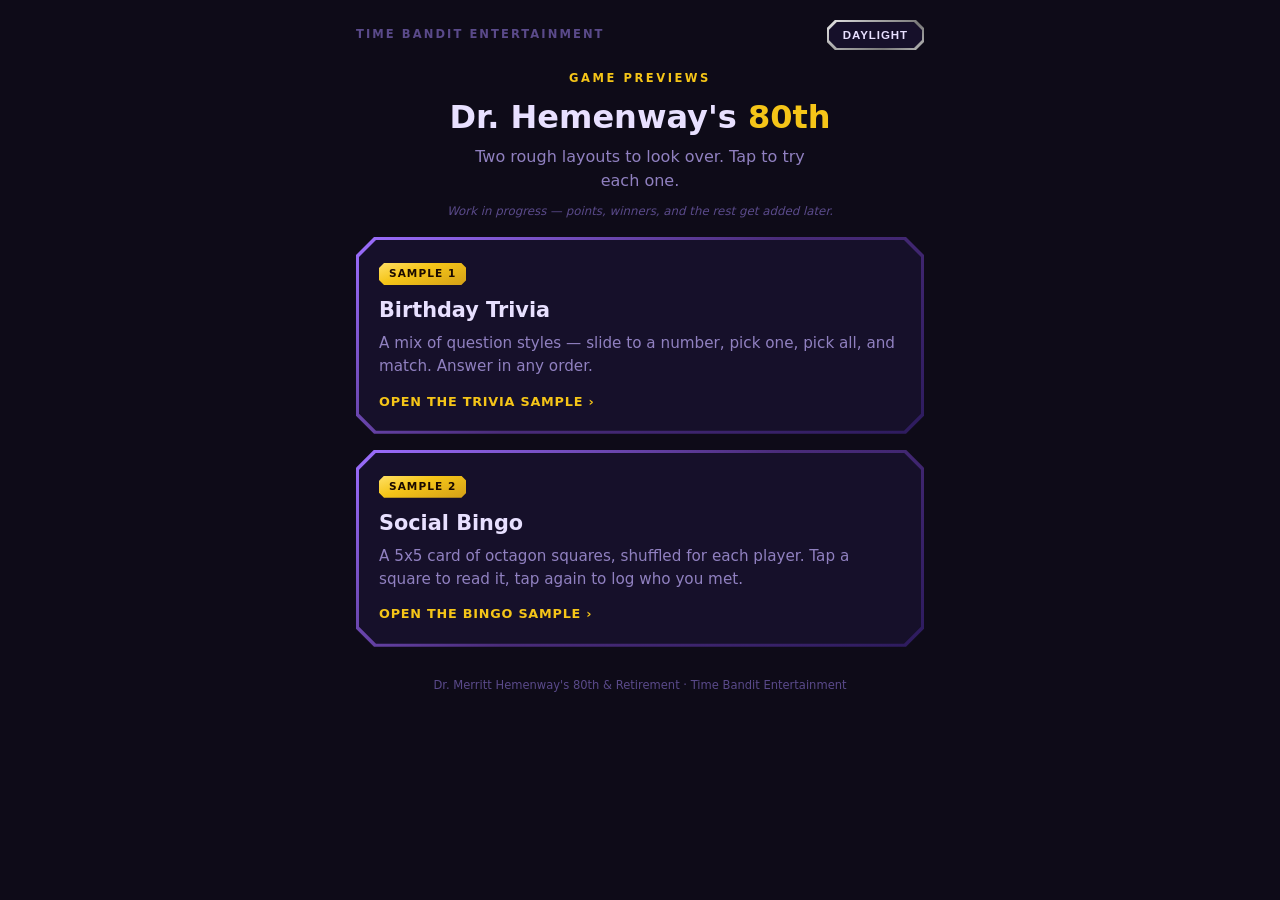
==== index.html @ bd15241f "Dr. Hemenway 80th - trivia + bingo sample layouts" ====
<!DOCTYPE html>
<html lang="en" data-theme="dark">
<head>
<meta charset="UTF-8" />
<meta name="viewport" content="width=device-width, initial-scale=1, viewport-fit=cover" />
<title>Dr. Hemenway's 80th — Game Previews</title>
<style>
:root,[data-theme="dark"]{
  --gold:#f5c518;--bg:#0e0b18;--bg2:#16102a;--bg3:#1f1640;--border:#2d1b5e;
  --text:#e8e0ff;--text-dim:#9080c0;--text-muted:#5a4a8a;
  --metal:linear-gradient(145deg,#e8e8e8 0%,#b0b0b0 30%,#787878 70%,#b8b8b8 100%);
  --frame-border:linear-gradient(145deg,#9c6eff 0%,#4a2c7a 50%,#2d1b5e 100%);
}
[data-theme="day"]{--gold:#e0a500;--bg:#f4f0fb;--bg2:#ffffff;--bg3:#ece5fb;--border:#c9b8f0;
  --text:#241a3a;--text-dim:#5a4a8a;--text-muted:#9080c0;
  --metal:linear-gradient(145deg,#ffffff 0%,#d8d8d8 30%,#a8a8a8 70%,#e8e8e8 100%);
  --frame-border:linear-gradient(145deg,#b79cff 0%,#9c6eff 50%,#7c3aed 100%);}
*{box-sizing:border-box;margin:0;padding:0;}
html,body{background:var(--bg);color:var(--text);}
body{font-family:'Segoe UI',system-ui,-apple-system,sans-serif;line-height:1.5;min-height:100vh;
  padding:20px 16px 60px;max-width:600px;margin:0 auto;}
.oct-18{clip-path:polygon(18px 0,calc(100% - 18px) 0,100% 18px,100% calc(100% - 18px),calc(100% - 18px) 100%,18px 100%,0 calc(100% - 18px),0 18px);}
.oct-8{clip-path:polygon(8px 0,calc(100% - 8px) 0,100% 8px,100% calc(100% - 8px),calc(100% - 8px) 100%,8px 100%,0 calc(100% - 8px),0 8px);}
.topbar{display:flex;justify-content:space-between;align-items:center;margin-bottom:20px;}
.brand{font-size:.72rem;text-transform:uppercase;letter-spacing:.18em;color:var(--text-muted);font-weight:700;}
.theme-toggle{background:var(--metal);padding:2px;cursor:pointer;}
.theme-toggle .inner{background:var(--bg2);color:var(--text);border:none;cursor:pointer;
  padding:7px 14px;font-size:.72rem;font-weight:700;text-transform:uppercase;letter-spacing:.08em;}
.hero{text-align:center;margin-bottom:8px;}
.hero .kicker{color:var(--gold);font-weight:800;letter-spacing:.22em;text-transform:uppercase;font-size:.72rem;}
.hero h1{font-size:2rem;margin:6px 0 4px;}
.hero h1 .age{color:var(--gold);}
.hero p{color:var(--text-dim);font-size:1rem;max-width:34ch;margin:0 auto;}
.note{text-align:center;font-size:.74rem;color:var(--text-muted);font-style:italic;margin:10px 0 4px;}
.frame{background:var(--frame-border);padding:3px;position:relative;display:block;margin:16px 0;text-decoration:none;color:inherit;
  transition:filter .15s,transform .1s;}
.frame:hover{filter:brightness(1.07);}.frame:active{transform:scale(.99);}
.frame::after{content:'';position:absolute;inset:3px;background:var(--bg2);z-index:0;pointer-events:none;
  clip-path:polygon(17px 0,calc(100% - 17px) 0,100% 17px,100% calc(100% - 17px),calc(100% - 17px) 100%,17px 100%,0 calc(100% - 17px),0 17px);}
.frame>.body{position:relative;z-index:1;padding:20px;}
.tag{display:inline-block;font-size:.66rem;font-weight:800;letter-spacing:.1em;text-transform:uppercase;color:#1a0a00;
  background:linear-gradient(160deg,#ffe066,#f5c518 40%,#d4a017);padding:3px 10px;margin-bottom:10px;
  clip-path:polygon(5px 0,calc(100% - 5px) 0,100% 5px,100% calc(100% - 5px),calc(100% - 5px) 100%,5px 100%,0 calc(100% - 5px),0 5px);}
.frame h3{font-size:1.3rem;margin-bottom:6px;}
.frame p{color:var(--text-dim);font-size:.95rem;}
.play{margin-top:14px;color:var(--gold);font-weight:800;letter-spacing:.06em;text-transform:uppercase;font-size:.8rem;}
footer{text-align:center;margin-top:30px;font-size:.72rem;color:var(--text-muted);}
</style>
</head>
<body>
<div class="topbar">
  <div class="brand">Time Bandit Entertainment</div>
  <span class="theme-toggle oct-8" onclick="toggleTheme()"><button class="inner oct-8" id="themeBtn">Daylight</button></span>
</div>
<div class="hero">
  <div class="kicker">Game Previews</div>
  <h1>Dr. Hemenway's <span class="age">80th</span></h1>
  <p>Two rough layouts to look over. Tap to try each one.</p>
</div>
<div class="note">Work in progress — points, winners, and the rest get added later.</div>

<a class="frame oct-18" href="trivia.html">
  <div class="body">
    <span class="tag">Sample 1</span>
    <h3>Birthday Trivia</h3>
    <p>A mix of question styles — slide to a number, pick one, pick all, and match. Answer in any order.</p>
    <div class="play">Open the trivia sample &rsaquo;</div>
  </div>
</a>

<a class="frame oct-18" href="bingo.html">
  <div class="body">
    <span class="tag">Sample 2</span>
    <h3>Social Bingo</h3>
    <p>A 5x5 card of octagon squares, shuffled for each player. Tap a square to read it, tap again to log who you met.</p>
    <div class="play">Open the bingo sample &rsaquo;</div>
  </div>
</a>

<footer>Dr. Merritt Hemenway's 80th &amp; Retirement · Time Bandit Entertainment</footer>
<script>
function toggleTheme(){const r=document.documentElement,day=r.getAttribute('data-theme')==='day';
  r.setAttribute('data-theme',day?'dark':'day');document.getElementById('themeBtn').textContent=day?'Daylight':'Dark';
  try{localStorage.setItem('tb_theme',day?'dark':'day')}catch(e){}}
(function(){try{const t=localStorage.getItem('tb_theme');if(t){document.documentElement.setAttribute('data-theme',t);
  document.getElementById('themeBtn').textContent=t==='day'?'Dark':'Daylight';}}catch(e){}})();
</script>
</body>
</html>
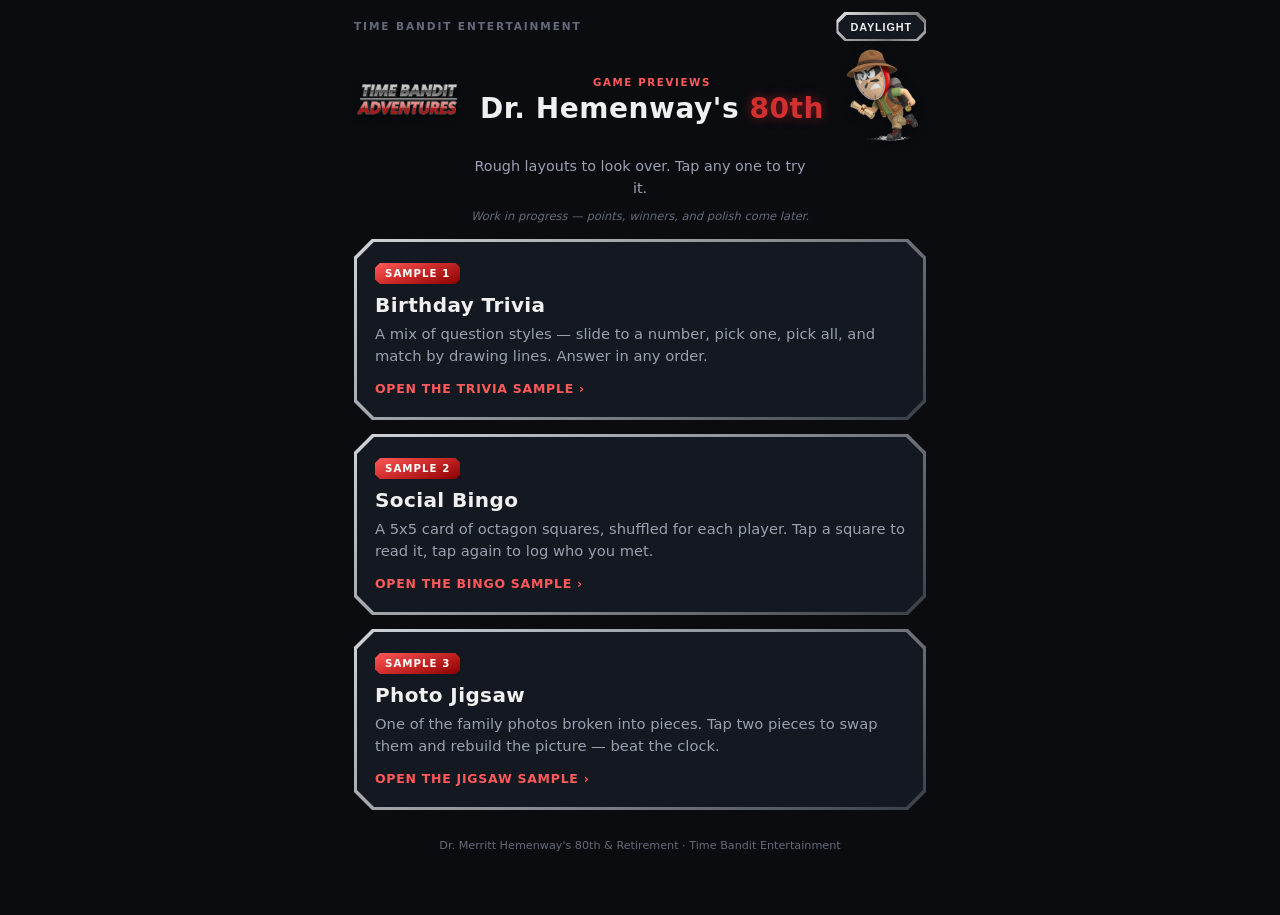
==== commit 35bcdfc8: "Recolor to TB red/black/gray; logo+mascot header; game nav; line-match; submit; add jigsaw" ====
--- a/index.html
+++ b/index.html
@@ -4,71 +4,45 @@
 <meta charset="UTF-8" />
 <meta name="viewport" content="width=device-width, initial-scale=1, viewport-fit=cover" />
 <title>Dr. Hemenway's 80th — Game Previews</title>
+<link rel="stylesheet" href="assets/tb.css" />
 <style>
-:root,[data-theme="dark"]{
-  --gold:#f5c518;--bg:#0e0b18;--bg2:#16102a;--bg3:#1f1640;--border:#2d1b5e;
-  --text:#e8e0ff;--text-dim:#9080c0;--text-muted:#5a4a8a;
-  --metal:linear-gradient(145deg,#e8e8e8 0%,#b0b0b0 30%,#787878 70%,#b8b8b8 100%);
-  --frame-border:linear-gradient(145deg,#9c6eff 0%,#4a2c7a 50%,#2d1b5e 100%);
-}
-[data-theme="day"]{--gold:#e0a500;--bg:#f4f0fb;--bg2:#ffffff;--bg3:#ece5fb;--border:#c9b8f0;
-  --text:#241a3a;--text-dim:#5a4a8a;--text-muted:#9080c0;
-  --metal:linear-gradient(145deg,#ffffff 0%,#d8d8d8 30%,#a8a8a8 70%,#e8e8e8 100%);
-  --frame-border:linear-gradient(145deg,#b79cff 0%,#9c6eff 50%,#7c3aed 100%);}
-*{box-sizing:border-box;margin:0;padding:0;}
-html,body{background:var(--bg);color:var(--text);}
-body{font-family:'Segoe UI',system-ui,-apple-system,sans-serif;line-height:1.5;min-height:100vh;
-  padding:20px 16px 60px;max-width:600px;margin:0 auto;}
-.oct-18{clip-path:polygon(18px 0,calc(100% - 18px) 0,100% 18px,100% calc(100% - 18px),calc(100% - 18px) 100%,18px 100%,0 calc(100% - 18px),0 18px);}
-.oct-8{clip-path:polygon(8px 0,calc(100% - 8px) 0,100% 8px,100% calc(100% - 8px),calc(100% - 8px) 100%,8px 100%,0 calc(100% - 8px),0 8px);}
-.topbar{display:flex;justify-content:space-between;align-items:center;margin-bottom:20px;}
-.brand{font-size:.72rem;text-transform:uppercase;letter-spacing:.18em;color:var(--text-muted);font-weight:700;}
-.theme-toggle{background:var(--metal);padding:2px;cursor:pointer;}
-.theme-toggle .inner{background:var(--bg2);color:var(--text);border:none;cursor:pointer;
-  padding:7px 14px;font-size:.72rem;font-weight:700;text-transform:uppercase;letter-spacing:.08em;}
-.hero{text-align:center;margin-bottom:8px;}
-.hero .kicker{color:var(--gold);font-weight:800;letter-spacing:.22em;text-transform:uppercase;font-size:.72rem;}
-.hero h1{font-size:2rem;margin:6px 0 4px;}
-.hero h1 .age{color:var(--gold);}
-.hero p{color:var(--text-dim);font-size:1rem;max-width:34ch;margin:0 auto;}
-.note{text-align:center;font-size:.74rem;color:var(--text-muted);font-style:italic;margin:10px 0 4px;}
-.frame{background:var(--frame-border);padding:3px;position:relative;display:block;margin:16px 0;text-decoration:none;color:inherit;
-  transition:filter .15s,transform .1s;}
-.frame:hover{filter:brightness(1.07);}.frame:active{transform:scale(.99);}
-.frame::after{content:'';position:absolute;inset:3px;background:var(--bg2);z-index:0;pointer-events:none;
-  clip-path:polygon(17px 0,calc(100% - 17px) 0,100% 17px,100% calc(100% - 17px),calc(100% - 17px) 100%,17px 100%,0 calc(100% - 17px),0 17px);}
-.frame>.body{position:relative;z-index:1;padding:20px;}
-.tag{display:inline-block;font-size:.66rem;font-weight:800;letter-spacing:.1em;text-transform:uppercase;color:#1a0a00;
-  background:linear-gradient(160deg,#ffe066,#f5c518 40%,#d4a017);padding:3px 10px;margin-bottom:10px;
+.frame.cardlink{text-decoration:none;color:inherit;transition:filter .15s,transform .1s;}
+.frame.cardlink:hover{filter:brightness(1.07);}.frame.cardlink:active{transform:scale(.99);}
+.tag{display:inline-block;font-size:.64rem;font-weight:800;letter-spacing:.1em;text-transform:uppercase;color:#fff;
+  background:var(--accent);padding:3px 10px;margin-bottom:10px;
   clip-path:polygon(5px 0,calc(100% - 5px) 0,100% 5px,100% calc(100% - 5px),calc(100% - 5px) 100%,5px 100%,0 calc(100% - 5px),0 5px);}
-.frame h3{font-size:1.3rem;margin-bottom:6px;}
-.frame p{color:var(--text-dim);font-size:.95rem;}
-.play{margin-top:14px;color:var(--gold);font-weight:800;letter-spacing:.06em;text-transform:uppercase;font-size:.8rem;}
-footer{text-align:center;margin-top:30px;font-size:.72rem;color:var(--text-muted);}
+.cardlink h3{font-size:1.25rem;margin-bottom:6px;}
+.cardlink p{color:var(--text-dim);font-size:.92rem;}
+.play{margin-top:13px;color:var(--red-light);font-weight:800;letter-spacing:.06em;text-transform:uppercase;font-size:.78rem;}
 </style>
 </head>
 <body>
-<div class="topbar">
-  <div class="brand">Time Bandit Entertainment</div>
+<div class="toprow">
+  <span class="brandmini">Time Bandit Entertainment</span>
   <span class="theme-toggle oct-8" onclick="toggleTheme()"><button class="inner oct-8" id="themeBtn">Daylight</button></span>
 </div>
-<div class="hero">
-  <div class="kicker">Game Previews</div>
-  <h1>Dr. Hemenway's <span class="age">80th</span></h1>
-  <p>Two rough layouts to look over. Tap to try each one.</p>
-</div>
-<div class="note">Work in progress — points, winners, and the rest get added later.</div>
 
-<a class="frame oct-18" href="trivia.html">
+<header class="hdr">
+  <img class="logo" src="assets/tba-logo.png" alt="Time Bandit Adventures" />
+  <div class="htitle">
+    <div class="kicker">Game Previews</div>
+    <h1>Dr. Hemenway's <span class="age">80th</span></h1>
+  </div>
+  <img class="mascot" src="assets/mascot.png" alt="" />
+</header>
+<p class="hsub">Rough layouts to look over. Tap any one to try it.</p>
+<div class="note">Work in progress — points, winners, and polish come later.</div>
+
+<a class="frame oct-18 cardlink" href="trivia.html">
   <div class="body">
     <span class="tag">Sample 1</span>
     <h3>Birthday Trivia</h3>
-    <p>A mix of question styles — slide to a number, pick one, pick all, and match. Answer in any order.</p>
+    <p>A mix of question styles — slide to a number, pick one, pick all, and match by drawing lines. Answer in any order.</p>
     <div class="play">Open the trivia sample &rsaquo;</div>
   </div>
 </a>
 
-<a class="frame oct-18" href="bingo.html">
+<a class="frame oct-18 cardlink" href="bingo.html">
   <div class="body">
     <span class="tag">Sample 2</span>
     <h3>Social Bingo</h3>
@@ -77,13 +51,16 @@
   </div>
 </a>
 
+<a class="frame oct-18 cardlink" href="jigsaw.html">
+  <div class="body">
+    <span class="tag">Sample 3</span>
+    <h3>Photo Jigsaw</h3>
+    <p>One of the family photos broken into pieces. Tap two pieces to swap them and rebuild the picture — beat the clock.</p>
+    <div class="play">Open the jigsaw sample &rsaquo;</div>
+  </div>
+</a>
+
 <footer>Dr. Merritt Hemenway's 80th &amp; Retirement · Time Bandit Entertainment</footer>
-<script>
-function toggleTheme(){const r=document.documentElement,day=r.getAttribute('data-theme')==='day';
-  r.setAttribute('data-theme',day?'dark':'day');document.getElementById('themeBtn').textContent=day?'Daylight':'Dark';
-  try{localStorage.setItem('tb_theme',day?'dark':'day')}catch(e){}}
-(function(){try{const t=localStorage.getItem('tb_theme');if(t){document.documentElement.setAttribute('data-theme',t);
-  document.getElementById('themeBtn').textContent=t==='day'?'Dark':'Daylight';}}catch(e){}})();
-</script>
+<script src="assets/tb.js"></script>
 </body>
 </html>
--- a/assets/tb.css
+++ b/assets/tb.css
@@ -0,0 +1,86 @@
+/* ============================================================
+   TIME BANDIT shared skin — RED / BLACK / GRAY (no purple).
+   Brand colors pulled from the live TBE site:
+   --red #d32f2f, --red-deep #8b0000, --silver #8e9196.
+   45deg clipped octagons, 145deg metallic gradients, no radius.
+   ============================================================ */
+:root,[data-theme="dark"]{
+  --red:#d32f2f;--red-light:#ff5a5a;--red-deep:#8b0000;--red-glow:rgba(211,47,47,.55);
+  --bg:#0a0c10;--bg2:#141821;--bg3:#1f2533;--border:#2c313d;
+  --text:#f0f0f0;--text-dim:#9aa0b0;--text-muted:#646a78;
+  --silver:#8e9196;--silver-light:#d0d3d8;
+  --metal:linear-gradient(145deg,#e8e8e8 0%,#b0b0b0 30%,#787878 70%,#b8b8b8 100%);
+  --frame-border:linear-gradient(145deg,#d0d3d8 0%,#8e9196 48%,#3a3e46 100%);
+  --accent:linear-gradient(160deg,#ff5a5a 0%,#d32f2f 42%,#8b0000 100%);
+  --success:#22c55e;--warn:#f59e0b;--error:#ef4444;
+}
+[data-theme="day"]{
+  --red:#d32f2f;--red-light:#ff6b6b;--red-deep:#a01616;--red-glow:rgba(211,47,47,.3);
+  --bg:#eceef2;--bg2:#ffffff;--bg3:#e1e4ea;--border:#c8ccd4;
+  --text:#16181d;--text-dim:#55585d;--text-muted:#888c96;
+  --silver:#8e9196;--silver-light:#eef0f3;
+  --metal:linear-gradient(145deg,#ffffff 0%,#d8d8d8 30%,#a8a8a8 70%,#e8e8e8 100%);
+  --frame-border:linear-gradient(145deg,#ffffff 0%,#b8bcc4 48%,#7a7e86 100%);
+  --accent:linear-gradient(160deg,#ff6b6b 0%,#d32f2f 42%,#a01616 100%);
+}
+*{box-sizing:border-box;margin:0;padding:0;}
+html,body{background:var(--bg);color:var(--text);}
+body{font-family:'Segoe UI',system-ui,-apple-system,sans-serif;line-height:1.5;min-height:100vh;
+  padding:12px 14px 60px;max-width:600px;margin:0 auto;transition:background .3s,color .3s;}
+h1,h2,h3{letter-spacing:.02em;line-height:1.14;}
+.dim{color:var(--text-dim);}.muted{color:var(--text-muted);}.center{text-align:center;}
+/* octagons */
+.oct-18{clip-path:polygon(18px 0,calc(100% - 18px) 0,100% 18px,100% calc(100% - 18px),calc(100% - 18px) 100%,18px 100%,0 calc(100% - 18px),0 18px);}
+.oct-12{clip-path:polygon(12px 0,calc(100% - 12px) 0,100% 12px,100% calc(100% - 12px),calc(100% - 12px) 100%,12px 100%,0 calc(100% - 12px),0 12px);}
+.oct-10{clip-path:polygon(10px 0,calc(100% - 10px) 0,100% 10px,100% calc(100% - 10px),calc(100% - 10px) 100%,10px 100%,0 calc(100% - 10px),0 10px);}
+.oct-9{clip-path:polygon(9px 0,calc(100% - 9px) 0,100% 9px,100% calc(100% - 9px),calc(100% - 9px) 100%,9px 100%,0 calc(100% - 9px),0 9px);}
+.oct-8{clip-path:polygon(8px 0,calc(100% - 8px) 0,100% 8px,100% calc(100% - 8px),calc(100% - 8px) 100%,8px 100%,0 calc(100% - 8px),0 8px);}
+/* top row: brand mini + theme toggle */
+.toprow{display:flex;justify-content:space-between;align-items:center;margin-bottom:8px;}
+.brandmini{font-size:.66rem;text-transform:uppercase;letter-spacing:.18em;color:var(--text-muted);font-weight:700;}
+.theme-toggle{background:var(--metal);padding:2px;cursor:pointer;}
+.theme-toggle .inner{background:var(--bg2);color:var(--text);border:none;cursor:pointer;
+  padding:6px 12px;font-size:.68rem;font-weight:700;text-transform:uppercase;letter-spacing:.08em;}
+/* header band: logo (L) + title + mascot (R) */
+.hdr{display:flex;align-items:center;justify-content:space-between;gap:10px;margin-bottom:6px;}
+.hdr .logo{width:clamp(66px,20vw,108px);height:auto;flex:0 0 auto;filter:drop-shadow(0 2px 4px rgba(0,0,0,.5));}
+.hdr .mascot{width:clamp(52px,16vw,84px);height:auto;flex:0 0 auto;transform:scaleX(-1);filter:drop-shadow(0 3px 5px rgba(0,0,0,.55));}
+.hdr .htitle{flex:1 1 auto;text-align:center;min-width:0;}
+.hdr .kicker{color:var(--red-light);font-weight:800;letter-spacing:.16em;text-transform:uppercase;font-size:.64rem;}
+.hdr .htitle h1{font-size:clamp(1.25rem,5.4vw,1.75rem);margin:3px 0 0;}
+.hdr .htitle h1 .age{color:var(--red);text-shadow:0 0 12px var(--red-glow);}
+.hsub{text-align:center;color:var(--text-dim);font-size:.9rem;max-width:38ch;margin:0 auto 6px;}
+/* game switch nav */
+.gamenav{display:flex;gap:6px;justify-content:center;flex-wrap:wrap;margin:10px 0 4px;}
+.gamenav a{font-size:.7rem;font-weight:800;text-transform:uppercase;letter-spacing:.05em;text-decoration:none;
+  color:var(--text-dim);background:var(--bg3);padding:7px 12px;border:1px solid var(--border);
+  clip-path:polygon(7px 0,calc(100% - 7px) 0,100% 7px,100% calc(100% - 7px),calc(100% - 7px) 100%,7px 100%,0 calc(100% - 7px),0 7px);}
+.gamenav a.on{color:#fff;background:var(--accent);border-color:transparent;}
+.gamenav a:active{transform:scale(.97);}
+/* frame card (silver border) */
+.frame{background:var(--frame-border);padding:3px;position:relative;display:block;margin:14px 0;}
+.frame::after{content:'';position:absolute;inset:3px;background:var(--bg2);z-index:0;pointer-events:none;
+  clip-path:polygon(17px 0,calc(100% - 17px) 0,100% 17px,100% calc(100% - 17px),calc(100% - 17px) 100%,17px 100%,0 calc(100% - 17px),0 17px);}
+.frame>.body{position:relative;z-index:1;padding:18px;}
+.frame--red{background:linear-gradient(145deg,#ff5a5a 0%,#d32f2f 45%,#8b0000 100%);}
+/* buttons */
+.btn-frame{display:block;width:100%;background:var(--metal);padding:2px;cursor:pointer;transition:filter .15s;margin-top:14px;}
+.btn-frame:hover{filter:brightness(1.08);}.btn-frame:active{filter:brightness(.95);}
+.btn{width:100%;border:none;cursor:pointer;padding:13px 22px;font-size:.9rem;font-weight:800;
+  letter-spacing:.06em;text-transform:uppercase;color:#fff;background:var(--accent);
+  box-shadow:inset 0 2px 0 rgba(255,255,255,.28),inset 0 -2px 0 rgba(0,0,0,.3);text-shadow:0 1px 2px rgba(0,0,0,.4);}
+.btn:disabled{filter:grayscale(.7) brightness(.7);cursor:not-allowed;}
+.btn:active{transform:scale(.98);}
+.btn-ghost-frame{display:block;width:100%;background:var(--border);padding:1.5px;cursor:pointer;margin-top:10px;}
+.btn-ghost{width:100%;border:none;cursor:pointer;background:var(--bg3);color:var(--text);
+  padding:11px 18px;font-size:.82rem;font-weight:700;letter-spacing:.05em;text-transform:uppercase;}
+.back{background:none;border:none;color:var(--text-dim);font-size:.82rem;cursor:pointer;padding:6px 0;margin-bottom:4px;font-weight:600;}
+.back:hover{color:var(--red-light);}
+footer{text-align:center;margin-top:28px;font-size:.7rem;color:var(--text-muted);}
+.note{text-align:center;font-size:.72rem;color:var(--text-muted);font-style:italic;margin:8px 0;}
+/* submit toast */
+.toast{position:fixed;left:50%;bottom:26px;transform:translateX(-50%) translateY(20px);opacity:0;pointer-events:none;
+  background:var(--accent);color:#fff;font-weight:800;letter-spacing:.04em;padding:13px 22px;font-size:.92rem;
+  box-shadow:0 8px 24px rgba(0,0,0,.5);transition:opacity .25s,transform .25s;z-index:50;text-align:center;
+  clip-path:polygon(12px 0,calc(100% - 12px) 0,100% 12px,100% calc(100% - 12px),calc(100% - 12px) 100%,12px 100%,0 calc(100% - 12px),0 12px);}
+.toast.show{opacity:1;transform:translateX(-50%) translateY(0);}
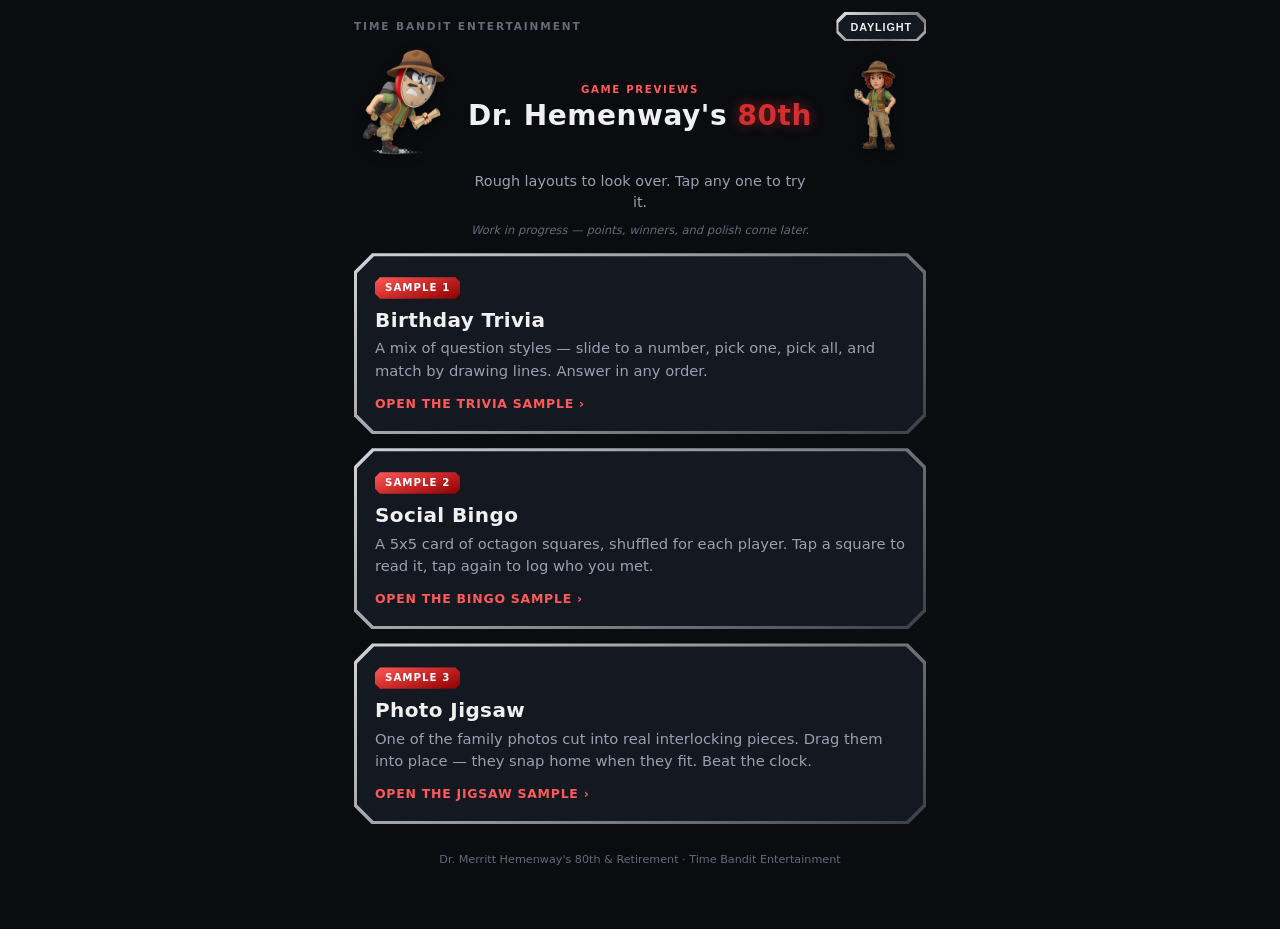
==== commit 09d2108c: "Swap header chars (adventurer L, girl adventurer R); real interlocking drag jigsaw ported from Caper" ====
--- a/index.html
+++ b/index.html
@@ -23,12 +23,12 @@
 </div>
 
 <header class="hdr">
-  <img class="logo" src="assets/tba-logo.png" alt="Time Bandit Adventures" />
+  <img class="charL" src="assets/adventurer.png" alt="Time Bandit adventurer" />
   <div class="htitle">
     <div class="kicker">Game Previews</div>
     <h1>Dr. Hemenway's <span class="age">80th</span></h1>
   </div>
-  <img class="mascot" src="assets/mascot.png" alt="" />
+  <img class="charR" src="assets/girl.png" alt="Adventurer" />
 </header>
 <p class="hsub">Rough layouts to look over. Tap any one to try it.</p>
 <div class="note">Work in progress — points, winners, and polish come later.</div>
@@ -55,7 +55,7 @@
   <div class="body">
     <span class="tag">Sample 3</span>
     <h3>Photo Jigsaw</h3>
-    <p>One of the family photos broken into pieces. Tap two pieces to swap them and rebuild the picture — beat the clock.</p>
+    <p>One of the family photos cut into real interlocking pieces. Drag them into place — they snap home when they fit. Beat the clock.</p>
     <div class="play">Open the jigsaw sample &rsaquo;</div>
   </div>
 </a>
--- a/assets/tb.css
+++ b/assets/tb.css
@@ -43,8 +43,8 @@
   padding:6px 12px;font-size:.68rem;font-weight:700;text-transform:uppercase;letter-spacing:.08em;}
 /* header band: logo (L) + title + mascot (R) */
 .hdr{display:flex;align-items:center;justify-content:space-between;gap:10px;margin-bottom:6px;}
-.hdr .logo{width:clamp(66px,20vw,108px);height:auto;flex:0 0 auto;filter:drop-shadow(0 2px 4px rgba(0,0,0,.5));}
-.hdr .mascot{width:clamp(52px,16vw,84px);height:auto;flex:0 0 auto;transform:scaleX(-1);filter:drop-shadow(0 3px 5px rgba(0,0,0,.55));}
+.hdr .charL{width:clamp(58px,18vw,96px);height:auto;flex:0 0 auto;filter:drop-shadow(0 3px 5px rgba(0,0,0,.55));}
+.hdr .charR{width:clamp(58px,18vw,96px);height:auto;flex:0 0 auto;filter:drop-shadow(0 3px 5px rgba(0,0,0,.55));}
 .hdr .htitle{flex:1 1 auto;text-align:center;min-width:0;}
 .hdr .kicker{color:var(--red-light);font-weight:800;letter-spacing:.16em;text-transform:uppercase;font-size:.64rem;}
 .hdr .htitle h1{font-size:clamp(1.25rem,5.4vw,1.75rem);margin:3px 0 0;}
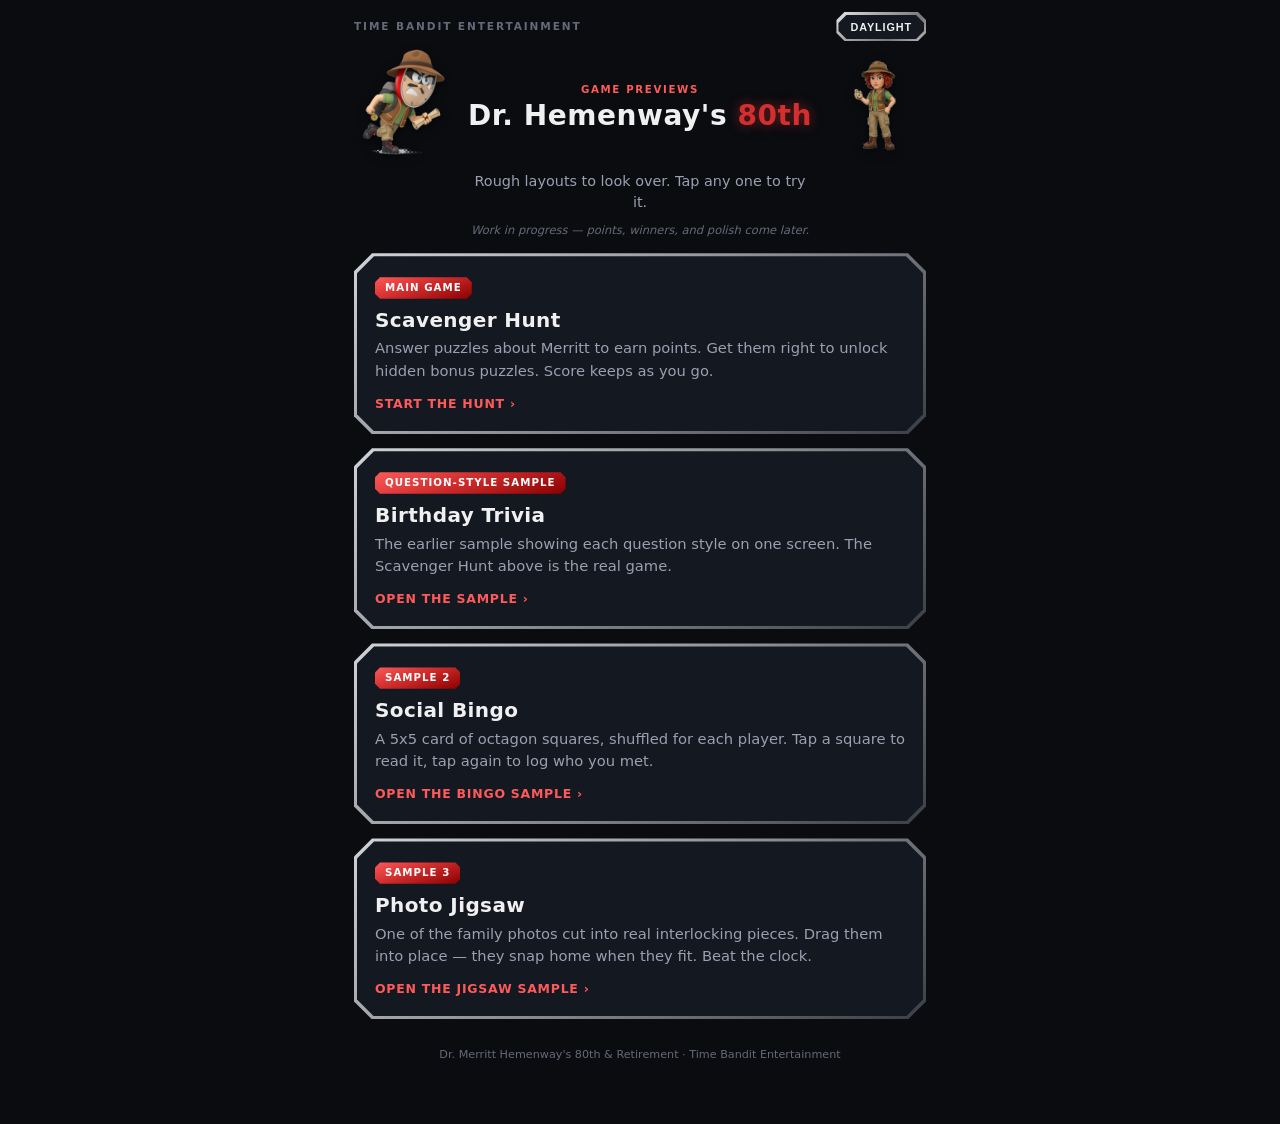
==== commit fe0f40bc: "Wire Hunt into menu + nav (primary game card on index, Hunt in navbars)" ====
--- a/index.html
+++ b/index.html
@@ -33,12 +33,21 @@
 <p class="hsub">Rough layouts to look over. Tap any one to try it.</p>
 <div class="note">Work in progress — points, winners, and polish come later.</div>
 
+<a class="frame oct-18 cardlink" href="hunt.html">
+  <div class="body">
+    <span class="tag">Main Game</span>
+    <h3>Scavenger Hunt</h3>
+    <p>Answer puzzles about Merritt to earn points. Get them right to unlock hidden bonus puzzles. Score keeps as you go.</p>
+    <div class="play">Start the hunt &rsaquo;</div>
+  </div>
+</a>
+
 <a class="frame oct-18 cardlink" href="trivia.html">
   <div class="body">
-    <span class="tag">Sample 1</span>
+    <span class="tag">Question-style sample</span>
     <h3>Birthday Trivia</h3>
-    <p>A mix of question styles — slide to a number, pick one, pick all, and match by drawing lines. Answer in any order.</p>
-    <div class="play">Open the trivia sample &rsaquo;</div>
+    <p>The earlier sample showing each question style on one screen. The Scavenger Hunt above is the real game.</p>
+    <div class="play">Open the sample &rsaquo;</div>
   </div>
 </a>
 
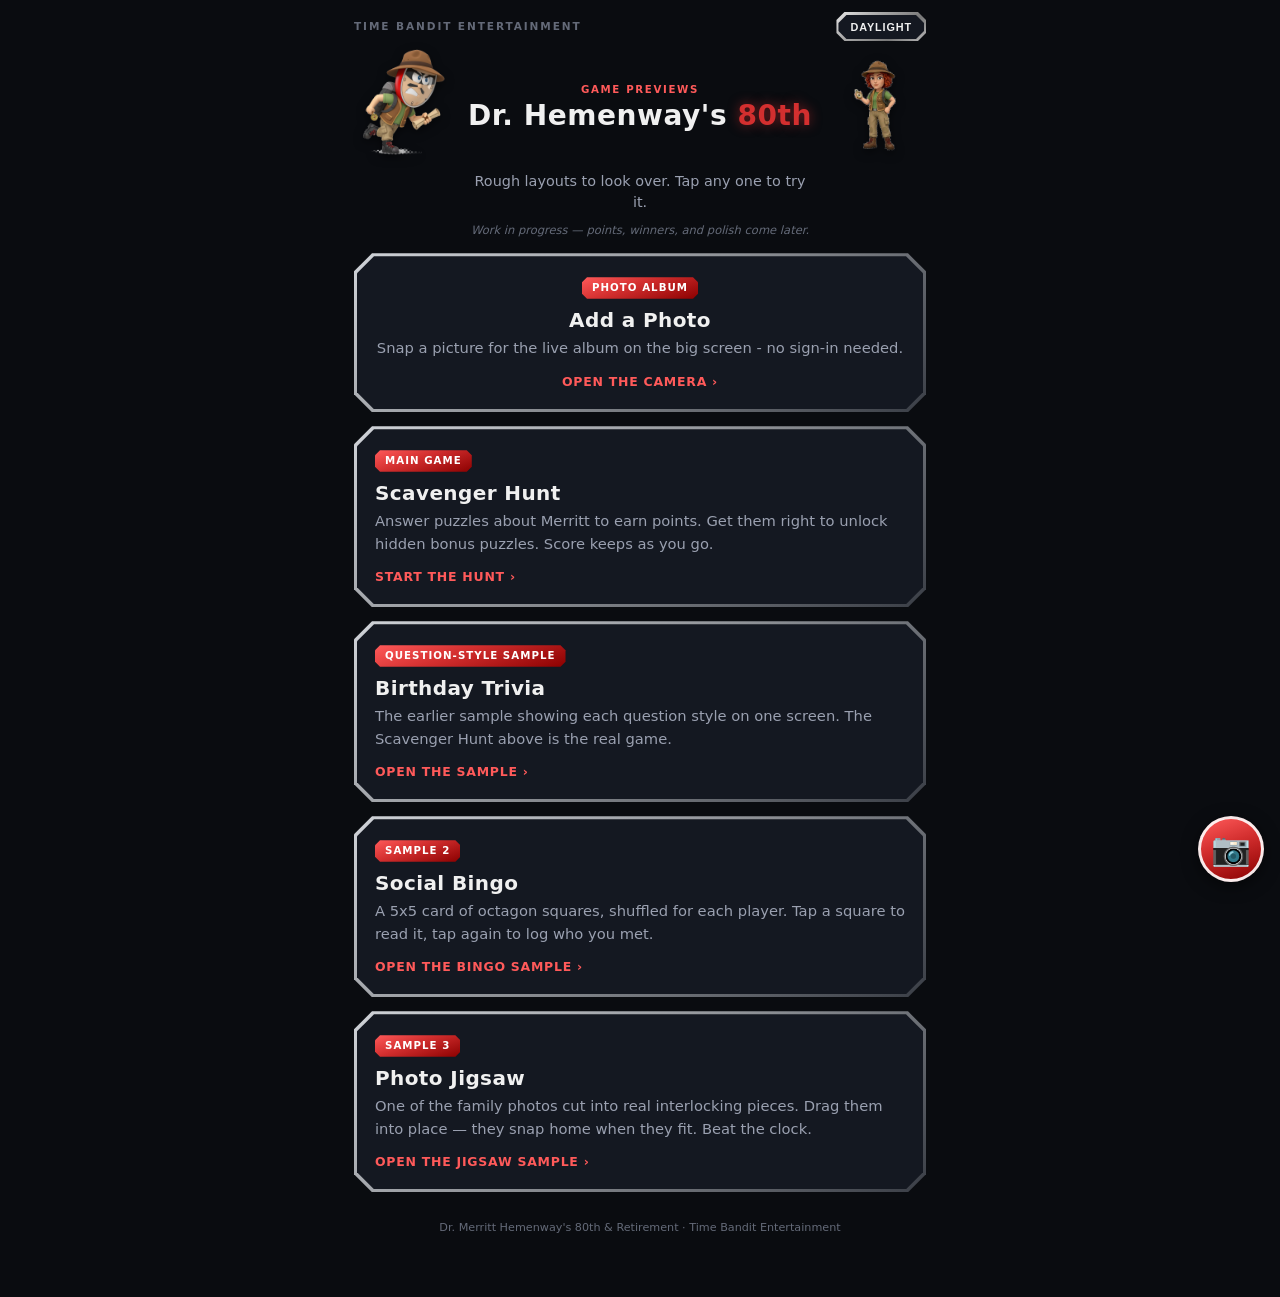
==== commit dd3ac329: "Menu: add camera button + 'Add a Photo' card so guests can upload to the album without entering a ga" ====
--- a/index.html
+++ b/index.html
@@ -14,6 +14,19 @@
 .cardlink h3{font-size:1.25rem;margin-bottom:6px;}
 .cardlink p{color:var(--text-dim);font-size:.92rem;}
 .play{margin-top:13px;color:var(--red-light);font-weight:800;letter-spacing:.06em;text-transform:uppercase;font-size:.78rem;}
+.camcard{text-align:center;}
+.camcard .play{cursor:pointer;}
+.cambtn{position:fixed;right:16px;bottom:18px;z-index:55;width:66px;height:66px;border:3px solid rgba(255,255,255,.9);border-radius:50%;
+  cursor:pointer;font-size:2rem;line-height:1;color:#fff;display:flex;align-items:center;justify-content:center;
+  background:var(--accent);box-shadow:0 4px 16px rgba(0,0,0,.55);}
+.cambtn:active{transform:scale(.95);}
+.camprev{position:fixed;inset:0;z-index:90;display:none;align-items:center;justify-content:center;padding:20px;background:rgba(10,12,16,.95);}
+.camprev.show{display:flex;}
+.camprev .cpcard{max-width:34ch;width:100%;text-align:center;}
+.camprev .cph{font-weight:800;text-transform:uppercase;letter-spacing:.1em;color:var(--red-light);font-size:.74rem;margin-bottom:10px;}
+.camprev img{width:100%;height:auto;max-height:46vh;object-fit:contain;border:2px solid var(--border);margin-bottom:10px;background:#000;}
+.camprev input{width:100%;background:var(--bg3);border:1px solid var(--border);color:var(--text);padding:11px 13px;font-size:.95rem;text-align:center;outline:none;margin-bottom:8px;
+  clip-path:polygon(8px 0,calc(100% - 8px) 0,100% 8px,100% calc(100% - 8px),calc(100% - 8px) 100%,8px 100%,0 calc(100% - 8px),0 8px);}
 </style>
 </head>
 <body>
@@ -32,6 +45,15 @@
 </header>
 <p class="hsub">Rough layouts to look over. Tap any one to try it.</p>
 <div class="note">Work in progress — points, winners, and polish come later.</div>
+
+<div class="frame oct-18 cardlink camcard" onclick="openCam()">
+  <div class="body">
+    <span class="tag">Photo Album</span>
+    <h3>Add a Photo</h3>
+    <p>Snap a picture for the live album on the big screen - no sign-in needed.</p>
+    <div class="play">Open the camera &rsaquo;</div>
+  </div>
+</div>
 
 <a class="frame oct-18 cardlink" href="hunt.html">
   <div class="body">
@@ -70,6 +92,44 @@
 </a>
 
 <footer>Dr. Merritt Hemenway's 80th &amp; Retirement · Time Bandit Entertainment</footer>
+<button class="cambtn" onclick="openCam()" title="Add a photo to the album">&#128247;</button>
+<input type="file" id="camInput" accept="image/*" capture="environment" style="display:none" onchange="onPhoto(event)" />
+<div class="camprev" id="camprev"><div class="cpcard">
+  <div class="cph">Add to the album</div>
+  <img id="camImg" alt="your photo" />
+  <input id="camCap" placeholder="Add a caption (optional)" maxlength="80" />
+  <span class="btn-frame oct-10"><button class="btn oct-9" onclick="sendPhoto()">Add to Album</button></span>
+  <span class="btn-ghost-frame oct-8"><button class="btn-ghost oct-8" onclick="closeCam()">Cancel</button></span>
+</div></div>
+
 <script src="assets/tb.js"></script>
+<script>
+const LB_URL="https://hemenway-leaderboard.plywoodtom.workers.dev";
+function isLB(){return /^https?:\/\//.test(LB_URL);}
+function camWho(){try{return localStorage.getItem('tb_hunt_user')||localStorage.getItem('tb_hunt_name')||'Guest';}catch(e){return 'Guest';}}
+let camData=null;
+function openCam(){document.getElementById('camInput').click();}
+function onPhoto(ev){const f=ev.target.files&&ev.target.files[0];ev.target.value='';if(!f)return;
+  const rd=new FileReader();
+  rd.onload=function(){const img=new Image();
+    img.onload=function(){const max=1280;let w=img.width,h=img.height;
+      if(w>h&&w>max){h=Math.round(h*max/w);w=max;}else if(h>=w&&h>max){w=Math.round(w*max/h);h=max;}
+      const c=document.createElement('canvas');c.width=w;c.height=h;c.getContext('2d').drawImage(img,0,0,w,h);
+      camData=c.toDataURL('image/jpeg',0.8);
+      document.getElementById('camImg').src=camData;document.getElementById('camCap').value='';
+      document.getElementById('camprev').classList.add('show');};
+    img.src=rd.result;};
+  rd.readAsDataURL(f);}
+function closeCam(){document.getElementById('camprev').classList.remove('show');camData=null;}
+function sendPhoto(){if(!camData)return;
+  const cap=(document.getElementById('camCap').value||'').trim();const who=camWho();
+  closeCam();
+  if(!isLB()){showToast('Photo captured (album link not set yet).');return;}
+  showToast('Adding to the album...');
+  fetch(LB_URL.replace(/\/$/,'')+'/photo',{method:'POST',headers:{'Content-Type':'application/json'},
+    body:JSON.stringify({name:who,caption:cap,img:camData})})
+    .then(r=>showToast(r.ok?'Added to the album!':'Could not add - try again.'))
+    .catch(()=>showToast('Could not add - try again.'));}
+</script>
 </body>
 </html>
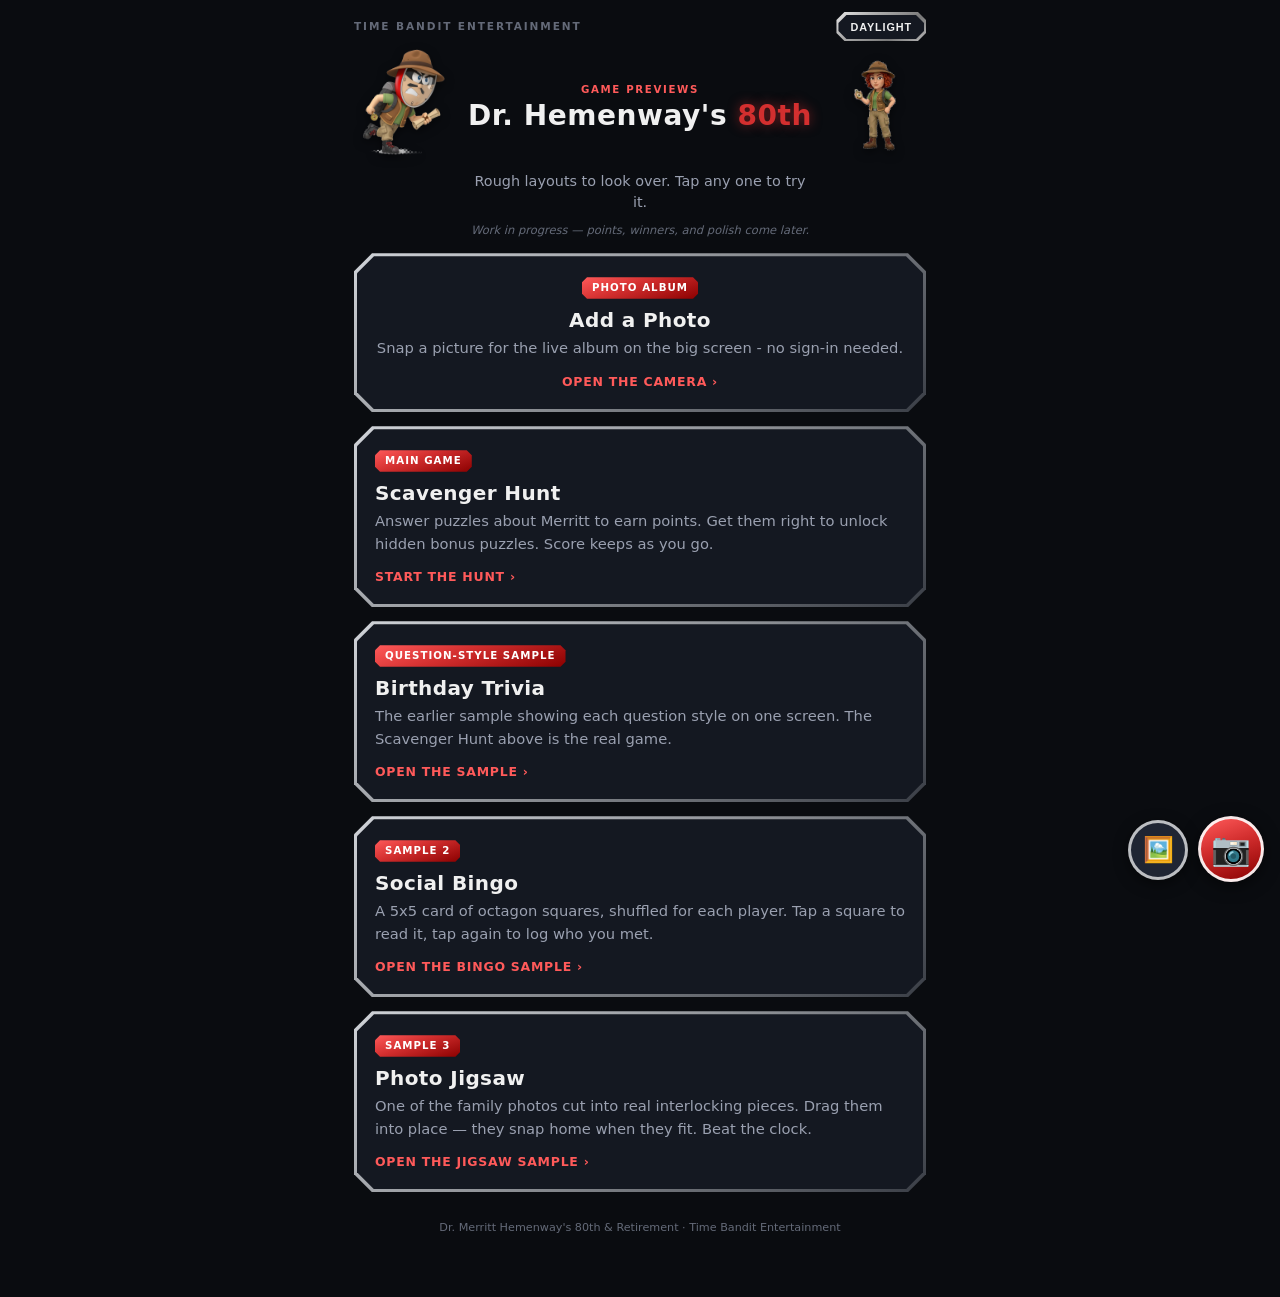
==== commit 6fd0dbb8: "Add 'upload existing photo' (gallery) button next to camera on hunt/bingo/menu" ====
--- a/index.html
+++ b/index.html
@@ -20,6 +20,10 @@
   cursor:pointer;font-size:2rem;line-height:1;color:#fff;display:flex;align-items:center;justify-content:center;
   background:var(--accent);box-shadow:0 4px 16px rgba(0,0,0,.55);}
 .cambtn:active{transform:scale(.95);}
+.galbtn{position:fixed;right:92px;bottom:20px;z-index:55;width:60px;height:60px;border:3px solid rgba(255,255,255,.7);border-radius:50%;
+  cursor:pointer;font-size:1.55rem;line-height:1;color:#fff;display:flex;align-items:center;justify-content:center;
+  background:var(--bg3);box-shadow:0 4px 14px rgba(0,0,0,.5);}
+.galbtn:active{transform:scale(.95);}
 .camprev{position:fixed;inset:0;z-index:90;display:none;align-items:center;justify-content:center;padding:20px;background:rgba(10,12,16,.95);}
 .camprev.show{display:flex;}
 .camprev .cpcard{max-width:34ch;width:100%;text-align:center;}
@@ -92,8 +96,10 @@
 </a>
 
 <footer>Dr. Merritt Hemenway's 80th &amp; Retirement · Time Bandit Entertainment</footer>
-<button class="cambtn" onclick="openCam()" title="Add a photo to the album">&#128247;</button>
+<button class="cambtn" onclick="openCam()" title="Take a photo for the album">&#128247;</button>
 <input type="file" id="camInput" accept="image/*" capture="environment" style="display:none" onchange="onPhoto(event)" />
+<button class="galbtn" onclick="openGallery()" title="Upload a photo you already took">&#128444;&#65039;</button>
+<input type="file" id="galInput" accept="image/*" style="display:none" onchange="onPhoto(event)" />
 <div class="camprev" id="camprev"><div class="cpcard">
   <div class="cph">Add to the album</div>
   <img id="camImg" alt="your photo" />
@@ -109,27 +115,29 @@
 function camWho(){try{return localStorage.getItem('tb_hunt_user')||localStorage.getItem('tb_hunt_name')||'Guest';}catch(e){return 'Guest';}}
 let camData=null;
 function openCam(){document.getElementById('camInput').click();}
+function openGallery(){document.getElementById('galInput').click();}
 function onPhoto(ev){const f=ev.target.files&&ev.target.files[0];ev.target.value='';if(!f)return;
   const rd=new FileReader();
   rd.onload=function(){const img=new Image();
-    img.onload=function(){const max=1280;let w=img.width,h=img.height;
+    img.onload=function(){const max=1000;let w=img.width,h=img.height;
       if(w>h&&w>max){h=Math.round(h*max/w);w=max;}else if(h>=w&&h>max){w=Math.round(w*max/h);h=max;}
       const c=document.createElement('canvas');c.width=w;c.height=h;c.getContext('2d').drawImage(img,0,0,w,h);
-      camData=c.toDataURL('image/jpeg',0.8);
+      camData=c.toDataURL('image/jpeg',0.72);
       document.getElementById('camImg').src=camData;document.getElementById('camCap').value='';
       document.getElementById('camprev').classList.add('show');};
     img.src=rd.result;};
   rd.readAsDataURL(f);}
 function closeCam(){document.getElementById('camprev').classList.remove('show');camData=null;}
+function postPhotoTry(who,cap,img,tries){
+  return fetch(LB_URL.replace(/\/$/,'')+'/photo',{method:'POST',headers:{'Content-Type':'application/json'},body:JSON.stringify({name:who,caption:cap,img})})
+    .then(r=>r.ok).catch(()=>false)
+    .then(ok=>(ok||tries<=0)?ok:new Promise(r=>setTimeout(r,900)).then(()=>postPhotoTry(who,cap,img,tries-1)));}
 function sendPhoto(){if(!camData)return;
   const cap=(document.getElementById('camCap').value||'').trim();const who=camWho();
-  closeCam();
-  if(!isLB()){showToast('Photo captured (album link not set yet).');return;}
+  if(!isLB()){closeCam();showToast('Photo captured (album link not set yet).');return;}
   showToast('Adding to the album...');
-  fetch(LB_URL.replace(/\/$/,'')+'/photo',{method:'POST',headers:{'Content-Type':'application/json'},
-    body:JSON.stringify({name:who,caption:cap,img:camData})})
-    .then(r=>showToast(r.ok?'Added to the album!':'Could not add - try again.'))
-    .catch(()=>showToast('Could not add - try again.'));}
+  postPhotoTry(who,cap,camData,3).then(ok=>{ if(ok){closeCam();showToast('Added to the album!');}
+    else{showToast('Still no luck - check the wifi and tap Add to Album again.');} });}
 </script>
 </body>
 </html>
